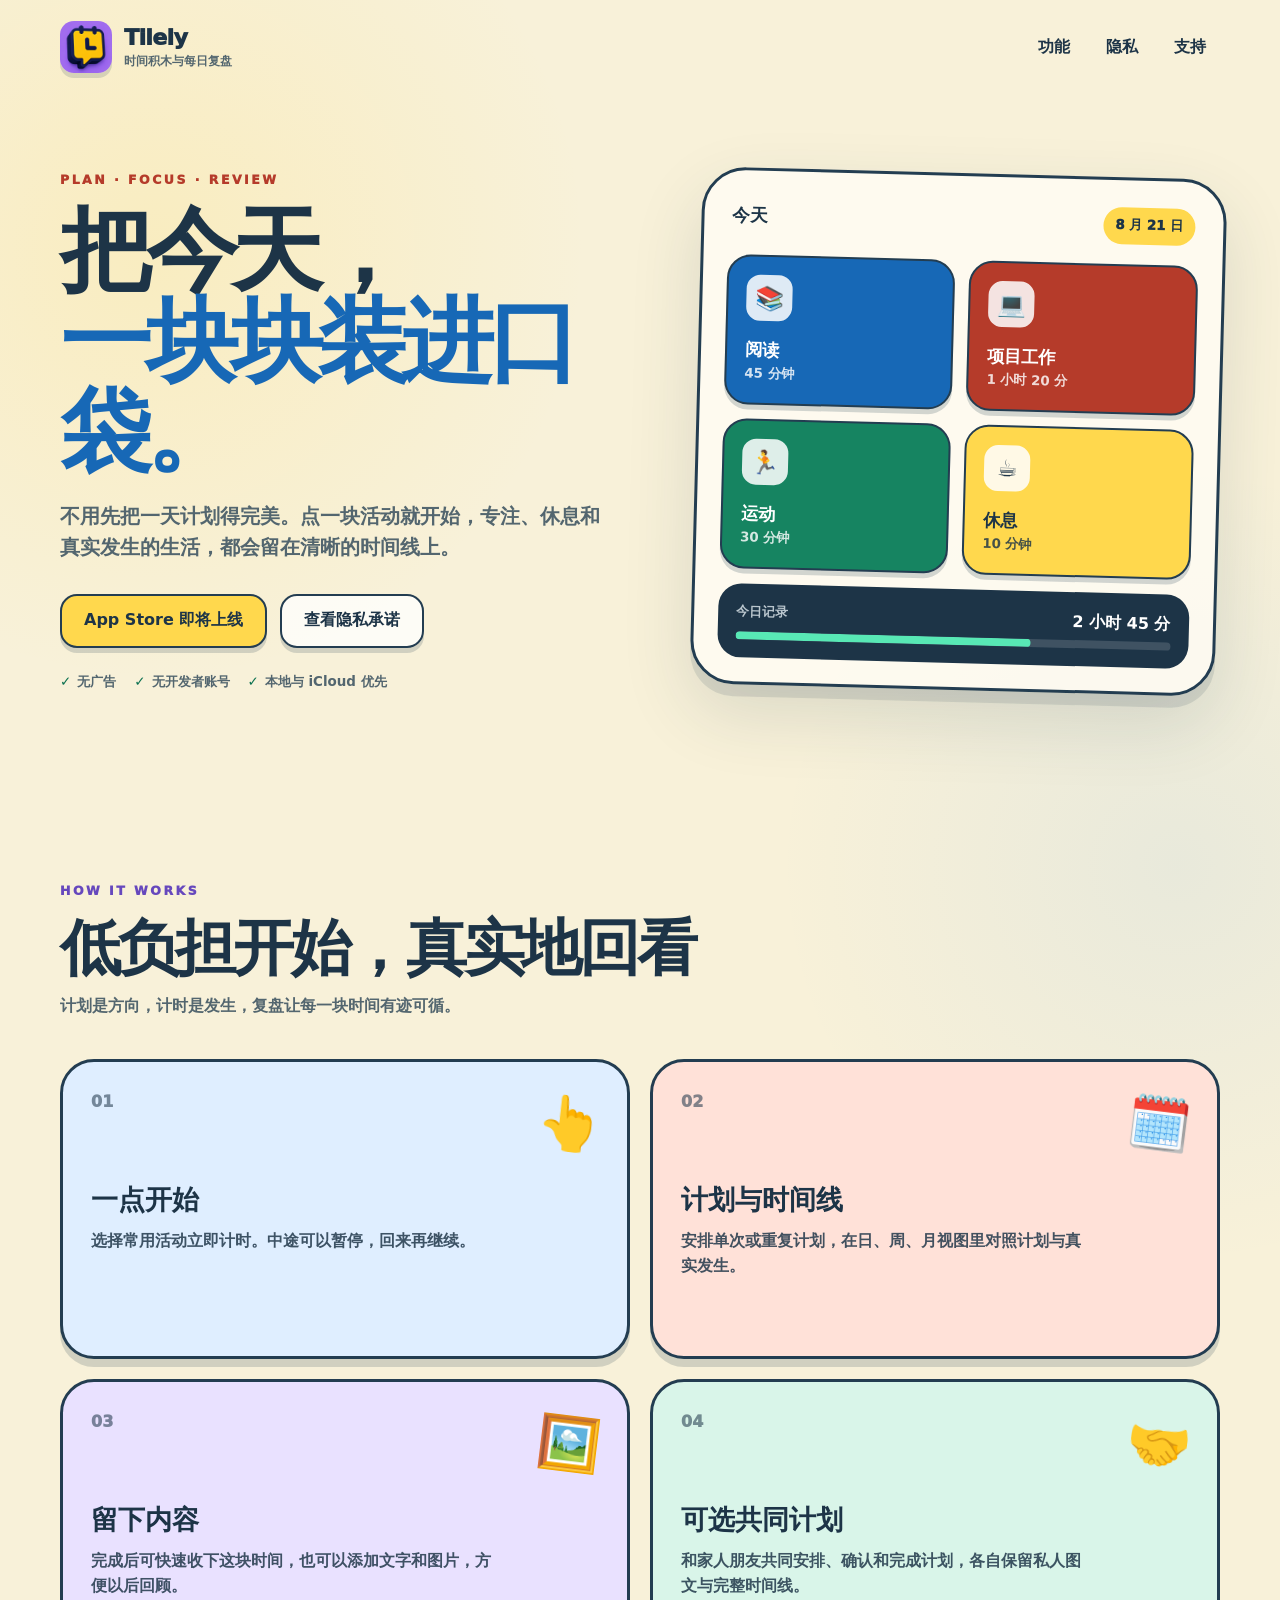
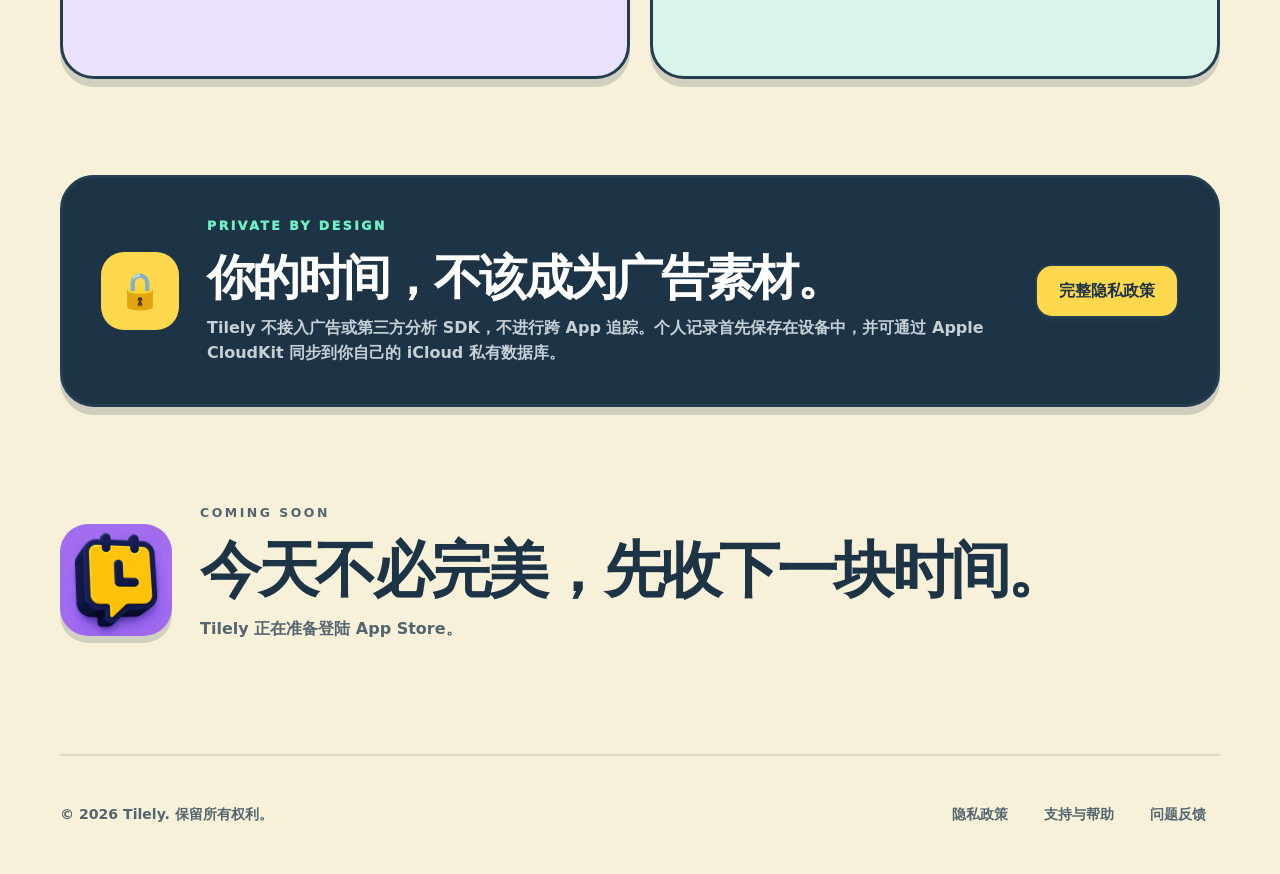
==== index.html @ 03751eff "Launch Tilely public website" ====
<!doctype html>
<html lang="zh-CN">
<head>
  <meta charset="utf-8">
  <meta name="viewport" content="width=device-width, initial-scale=1">
  <meta name="theme-color" content="#f8f1d9">
  <meta name="description" content="Tilely 是一款低负担的时间计划、活动计时与每日复盘 App。把今天，一块块装进口袋。">
  <meta property="og:title" content="Tilely｜把今天，一块块装进口袋">
  <meta property="og:description" content="计划、计时、休息与复盘，都变成一天里看得见的时间块。">
  <meta property="og:type" content="website">
  <meta property="og:url" content="https://jacklv-coder.github.io/tilely-site/">
  <meta property="og:image" content="https://jacklv-coder.github.io/tilely-site/assets/tilely-icon.png">
  <link rel="canonical" href="https://jacklv-coder.github.io/tilely-site/">
  <link rel="icon" type="image/png" href="assets/tilely-icon.png">
  <link rel="stylesheet" href="assets/styles.css">
  <title>Tilely｜把今天，一块块装进口袋</title>
</head>
<body>
  <a class="skip-link" href="#main">跳到主要内容</a>

  <header class="site-header shell">
    <a class="brand" href="./" aria-label="Tilely 首页">
      <img src="assets/tilely-icon.png" width="52" height="52" alt="">
      <span>
        <strong>Tilely</strong>
        <small>时间积木与每日复盘</small>
      </span>
    </a>
    <nav aria-label="主要导航">
      <a href="#features">功能</a>
      <a href="privacy/">隐私</a>
      <a href="support/">支持</a>
    </nav>
  </header>

  <main id="main">
    <section class="hero shell">
      <div class="hero-copy">
        <p class="eyebrow coral">PLAN · FOCUS · REVIEW</p>
        <h1>把今天，<br><span>一块块装进口袋。</span></h1>
        <p class="hero-lead">不用先把一天计划得完美。点一块活动就开始，专注、休息和真实发生的生活，都会留在清晰的时间线上。</p>
        <div class="hero-actions">
          <span class="button primary" aria-label="Tilely 即将登陆 App Store">App Store 即将上线</span>
          <a class="button secondary" href="privacy/">查看隐私承诺</a>
        </div>
        <ul class="trust-list" aria-label="Tilely 特点">
          <li>无广告</li>
          <li>无开发者账号</li>
          <li>本地与 iCloud 优先</li>
        </ul>
      </div>

      <div class="hero-visual" aria-label="Tilely 时间积木示意">
        <div class="mini-header">
          <span>今天</span>
          <span class="date-chip">8 月 21 日</span>
        </div>
        <div class="time-grid">
          <article class="time-tile blue">
            <span class="tile-icon">📚</span>
            <div><strong>阅读</strong><small>45 分钟</small></div>
          </article>
          <article class="time-tile coral-bg">
            <span class="tile-icon">💻</span>
            <div><strong>项目工作</strong><small>1 小时 20 分</small></div>
          </article>
          <article class="time-tile mint">
            <span class="tile-icon">🏃</span>
            <div><strong>运动</strong><small>30 分钟</small></div>
          </article>
          <article class="time-tile yellow">
            <span class="tile-icon">☕️</span>
            <div><strong>休息</strong><small>10 分钟</small></div>
          </article>
        </div>
        <div class="progress-card">
          <span>今日记录</span>
          <strong>2 小时 45 分</strong>
          <div class="progress-track"><i></i></div>
        </div>
      </div>
    </section>

    <section id="features" class="section shell">
      <div class="section-heading">
        <p class="eyebrow purple">HOW IT WORKS</p>
        <h2>低负担开始，真实地回看</h2>
        <p>计划是方向，计时是发生，复盘让每一块时间有迹可循。</p>
      </div>
      <div class="feature-grid">
        <article class="feature-card blue-card">
          <span class="feature-number">01</span>
          <span class="feature-emoji">👆</span>
          <h3>一点开始</h3>
          <p>选择常用活动立即计时。中途可以暂停，回来再继续。</p>
        </article>
        <article class="feature-card coral-card">
          <span class="feature-number">02</span>
          <span class="feature-emoji">🗓️</span>
          <h3>计划与时间线</h3>
          <p>安排单次或重复计划，在日、周、月视图里对照计划与真实发生。</p>
        </article>
        <article class="feature-card purple-card">
          <span class="feature-number">03</span>
          <span class="feature-emoji">🖼️</span>
          <h3>留下内容</h3>
          <p>完成后可快速收下这块时间，也可以添加文字和图片，方便以后回顾。</p>
        </article>
        <article class="feature-card mint-card">
          <span class="feature-number">04</span>
          <span class="feature-emoji">🤝</span>
          <h3>可选共同计划</h3>
          <p>和家人朋友共同安排、确认和完成计划，各自保留私人图文与完整时间线。</p>
        </article>
      </div>
    </section>

    <section class="privacy-banner shell">
      <div class="privacy-icon" aria-hidden="true">🔒</div>
      <div>
        <p class="eyebrow mint-text">PRIVATE BY DESIGN</p>
        <h2>你的时间，不该成为广告素材。</h2>
        <p>Tilely 不接入广告或第三方分析 SDK，不进行跨 App 追踪。个人记录首先保存在设备中，并可通过 Apple CloudKit 同步到你自己的 iCloud 私有数据库。</p>
      </div>
      <a class="button yellow-button" href="privacy/">完整隐私政策</a>
    </section>

    <section class="section shell final-cta">
      <img src="assets/tilely-icon.png" width="112" height="112" alt="Tilely App 图标">
      <div>
        <p class="eyebrow coral">COMING SOON</p>
        <h2>今天不必完美，先收下一块时间。</h2>
        <p>Tilely 正在准备登陆 App Store。</p>
      </div>
    </section>
  </main>

  <footer class="site-footer shell">
    <p>© 2026 Tilely. 保留所有权利。</p>
    <nav aria-label="页脚导航">
      <a href="privacy/">隐私政策</a>
      <a href="support/">支持与帮助</a>
      <a href="https://github.com/jacklv-coder/tilely-site/issues" rel="noopener noreferrer">问题反馈</a>
    </nav>
  </footer>
</body>
</html>
---- assets/styles.css ----
:root {
  --paper: #f8f1d9;
  --paper-light: #fffdf5;
  --ink: #1d3447;
  --muted: #53666f;
  --border: #233d51;
  --yellow: #ffd84d;
  --blue: #1768b6;
  --coral: #b53b2a;
  --mint: #168461;
  --purple: #6648bd;
  --shadow: rgba(35, 61, 81, 0.18);
  --radius-lg: 34px;
  --radius-md: 24px;
  --radius-sm: 16px;
}

* { box-sizing: border-box; }

html {
  scroll-behavior: smooth;
  background: var(--paper);
}

body {
  margin: 0;
  color: var(--ink);
  font-family: ui-rounded, "SF Pro Rounded", "PingFang SC", "Microsoft YaHei", system-ui, sans-serif;
  background:
    radial-gradient(circle at 12% 10%, rgba(255, 216, 77, 0.18), transparent 27rem),
    radial-gradient(circle at 92% 35%, rgba(50, 141, 245, 0.08), transparent 25rem),
    var(--paper);
  line-height: 1.55;
}

body::before {
  content: "";
  position: fixed;
  inset: 0;
  pointer-events: none;
  opacity: 0.32;
  background-image: radial-gradient(rgba(29, 52, 71, 0.14) 0.65px, transparent 0.65px);
  background-size: 8px 8px;
  mask-image: linear-gradient(to bottom, black, transparent 85%);
}

a { color: inherit; }
img { display: block; max-width: 100%; }

.shell {
  width: min(1160px, calc(100% - 40px));
  margin-inline: auto;
}

.skip-link {
  position: fixed;
  top: 12px;
  left: 12px;
  z-index: 100;
  padding: 10px 14px;
  color: white;
  background: var(--ink);
  border-radius: 12px;
  transform: translateY(-160%);
}

.skip-link:focus { transform: translateY(0); }

.site-header {
  position: relative;
  z-index: 10;
  display: flex;
  align-items: center;
  justify-content: space-between;
  min-height: 94px;
  gap: 24px;
}

.brand {
  display: inline-flex;
  align-items: center;
  gap: 12px;
  text-decoration: none;
}

.brand img {
  border-radius: 14px;
  box-shadow: 0 5px 0 rgba(35, 61, 81, 0.16);
}

.brand span { display: grid; line-height: 1.1; }
.brand strong { font-size: 1.38rem; font-weight: 950; letter-spacing: -0.03em; }
.brand small { margin-top: 5px; color: var(--muted); font-size: 0.73rem; font-weight: 700; }

.site-header nav,
.site-footer nav {
  display: flex;
  align-items: center;
  flex-wrap: wrap;
  gap: 8px;
}

.site-header nav a,
.site-footer nav a {
  min-height: 44px;
  display: inline-flex;
  align-items: center;
  padding: 0 14px;
  border-radius: 999px;
  font-weight: 800;
  text-decoration: none;
}

.site-header nav a:hover,
.site-header nav a:focus-visible,
.site-footer nav a:hover,
.site-footer nav a:focus-visible {
  background: rgba(255, 255, 255, 0.58);
  outline: none;
}

.hero {
  position: relative;
  display: grid;
  grid-template-columns: 1.02fr 0.98fr;
  align-items: center;
  gap: clamp(44px, 7vw, 92px);
  min-height: 680px;
  padding-block: 76px 92px;
}

.eyebrow {
  margin: 0 0 16px;
  font-size: 0.78rem;
  font-weight: 950;
  letter-spacing: 0.2em;
}

.coral { color: var(--coral); }
.purple { color: var(--purple); }
.mint-text { color: #70efc2; }

h1, h2, h3, p { margin-top: 0; }

h1 {
  margin-bottom: 26px;
  font-size: clamp(3.2rem, 7.2vw, 6.4rem);
  line-height: 0.98;
  letter-spacing: -0.07em;
  font-weight: 950;
}

h1 span { color: var(--blue); }

.hero-lead {
  max-width: 650px;
  margin-bottom: 30px;
  color: var(--muted);
  font-size: clamp(1.04rem, 1.9vw, 1.24rem);
  font-weight: 680;
}

.hero-actions {
  display: flex;
  flex-wrap: wrap;
  gap: 13px;
}

.button {
  min-height: 54px;
  display: inline-flex;
  align-items: center;
  justify-content: center;
  padding: 0 22px;
  border: 2px solid var(--border);
  border-radius: 17px;
  font-weight: 900;
  text-decoration: none;
  box-shadow: 0 5px 0 var(--shadow);
}

.button.primary { color: var(--ink); background: var(--yellow); }
.button.secondary { background: rgba(255, 255, 255, 0.75); }
.button:hover:not(span), .button:focus-visible:not(span) { transform: translateY(-2px); outline: none; }

.trust-list {
  display: flex;
  flex-wrap: wrap;
  gap: 9px 18px;
  margin: 24px 0 0;
  padding: 0;
  color: var(--muted);
  list-style: none;
  font-size: 0.84rem;
  font-weight: 800;
}

.trust-list li::before { content: "✓"; margin-right: 6px; color: #0b7150; }

.hero-visual {
  position: relative;
  padding: 24px;
  border: 3px solid var(--border);
  border-radius: 44px;
  background: rgba(255, 253, 245, 0.78);
  box-shadow: 0 12px 0 rgba(35, 61, 81, 0.12), 0 28px 70px rgba(35, 61, 81, 0.14);
  transform: rotate(1.5deg);
}

.mini-header {
  display: flex;
  align-items: center;
  justify-content: space-between;
  padding: 3px 4px 20px;
  font-size: 1.1rem;
  font-weight: 950;
}

.date-chip {
  padding: 8px 12px;
  border-radius: 999px;
  background: var(--yellow);
  font-size: 0.83rem;
}

.time-grid {
  display: grid;
  grid-template-columns: 1fr 1fr;
  gap: 14px;
}

.time-tile {
  min-height: 150px;
  display: flex;
  flex-direction: column;
  justify-content: space-between;
  padding: 18px;
  border: 2px solid var(--border);
  border-radius: 24px;
  color: white;
  box-shadow: 0 5px 0 rgba(35, 61, 81, 0.2);
}

.time-tile.blue { background: var(--blue); }
.time-tile.coral-bg { background: var(--coral); }
.time-tile.mint { background: var(--mint); }
.time-tile.yellow { color: var(--ink); background: var(--yellow); }
.tile-icon { width: 46px; height: 46px; display: grid; place-items: center; border-radius: 14px; background: rgba(255,255,255,.86); font-size: 1.45rem; }
.time-tile div { display: grid; }
.time-tile strong { font-size: 1.08rem; font-weight: 950; }
.time-tile small { opacity: 0.82; font-weight: 800; }

.progress-card {
  display: grid;
  grid-template-columns: 1fr auto;
  gap: 6px 16px;
  margin-top: 15px;
  padding: 18px;
  border-radius: 23px;
  color: white;
  background: var(--ink);
}

.progress-card span { color: #b9c5cd; font-size: 0.8rem; font-weight: 800; }
.progress-card strong { font-size: 1rem; }
.progress-track { grid-column: 1 / -1; height: 8px; overflow: hidden; border-radius: 999px; background: rgba(255,255,255,.15); }
.progress-track i { display: block; width: 68%; height: 100%; border-radius: inherit; background: #58e8b5; }

.section { padding-block: 96px; }
.section-heading { max-width: 760px; margin-bottom: 40px; }
.section-heading h2, .privacy-banner h2, .final-cta h2, .legal-hero h1 {
  margin-bottom: 14px;
  font-size: clamp(2.1rem, 5vw, 3.8rem);
  line-height: 1.06;
  letter-spacing: -0.055em;
  font-weight: 950;
}
.section-heading > p:last-child, .final-cta p { color: var(--muted); font-weight: 680; }

.feature-grid {
  display: grid;
  grid-template-columns: repeat(2, 1fr);
  gap: 20px;
}

.feature-card {
  position: relative;
  min-height: 300px;
  padding: 28px;
  overflow: hidden;
  border: 3px solid var(--border);
  border-radius: var(--radius-lg);
  box-shadow: 0 8px 0 var(--shadow);
}

.feature-card h3 { margin: 64px 0 8px; font-size: 1.7rem; font-weight: 950; }
.feature-card p { max-width: 400px; margin: 0; font-weight: 700; opacity: 0.83; }
.feature-number { font-weight: 950; opacity: 0.55; }
.feature-emoji { position: absolute; top: 22px; right: 26px; font-size: 3.2rem; transform: rotate(7deg); }
.blue-card { background: #dfeeff; }
.coral-card { background: #ffe1d8; }
.purple-card { background: #e9e1ff; }
.mint-card { background: #d9f5e9; }

.privacy-banner {
  display: grid;
  grid-template-columns: auto 1fr auto;
  align-items: center;
  gap: 28px;
  padding: 38px;
  border: 3px solid var(--border);
  border-radius: var(--radius-lg);
  color: white;
  background: var(--ink);
  box-shadow: 0 8px 0 rgba(35, 61, 81, 0.2);
}
.privacy-banner h2 { font-size: clamp(1.9rem, 4vw, 3rem); }
.privacy-banner p:last-child { margin-bottom: 0; color: #c6d0d5; font-weight: 650; }
.privacy-icon { width: 78px; height: 78px; display: grid; place-items: center; border-radius: 23px; color: var(--ink); background: var(--yellow); font-size: 2.2rem; }
.yellow-button { color: var(--ink); background: var(--yellow); white-space: nowrap; }

.final-cta {
  display: flex;
  align-items: center;
  gap: 28px;
}
.final-cta img { flex: 0 0 auto; border-radius: 28px; box-shadow: 0 7px 0 var(--shadow); }

.site-footer {
  display: flex;
  align-items: center;
  justify-content: space-between;
  gap: 24px;
  min-height: 120px;
  padding-block: 20px;
  border-top: 2px solid rgba(35, 61, 81, 0.14);
  color: var(--muted);
  font-size: 0.88rem;
  font-weight: 700;
}
.site-footer p { margin: 0; }

/* Legal and support pages */
.legal-main { padding-bottom: 80px; }
.legal-hero { max-width: 860px; padding-block: 70px 40px; }
.legal-hero > p:not(.eyebrow) { max-width: 720px; color: var(--muted); font-size: 1.08rem; font-weight: 680; }
.legal-layout { display: grid; grid-template-columns: 230px minmax(0, 760px); align-items: start; gap: 48px; }
.legal-nav { position: sticky; top: 24px; display: grid; gap: 5px; padding: 14px; border: 2px solid var(--border); border-radius: 22px; background: rgba(255,255,255,.68); box-shadow: 0 5px 0 var(--shadow); }
.legal-nav a { min-height: 40px; display: flex; align-items: center; padding: 0 12px; border-radius: 12px; color: var(--muted); font-size: 0.84rem; font-weight: 800; text-decoration: none; }
.legal-nav a:hover, .legal-nav a:focus-visible { color: var(--ink); background: #fff; outline: none; }
.legal-content { display: grid; gap: 18px; }
.legal-card { padding: 28px; border: 2px solid var(--border); border-radius: 26px; background: rgba(255,255,255,.76); box-shadow: 0 5px 0 var(--shadow); }
.legal-card h2 { margin-bottom: 12px; font-size: 1.45rem; font-weight: 950; }
.legal-card h3 { margin: 22px 0 8px; font-size: 1.03rem; font-weight: 950; }
.legal-card p:last-child, .legal-card ul:last-child { margin-bottom: 0; }
.legal-card p, .legal-card li { color: #445867; }
.legal-card li + li { margin-top: 7px; }
.notice { padding: 18px 20px; border-left: 6px solid var(--yellow); border-radius: 14px; background: rgba(255, 216, 77, .2); font-weight: 750; }
.support-actions { display: flex; flex-wrap: wrap; gap: 12px; margin-top: 20px; }
.faq-list { display: grid; gap: 14px; }
.faq-list details { border: 2px solid var(--border); border-radius: 20px; background: rgba(255,255,255,.76); box-shadow: 0 4px 0 var(--shadow); }
.faq-list summary { min-height: 62px; display: flex; align-items: center; justify-content: space-between; gap: 16px; padding: 14px 20px; cursor: pointer; font-weight: 900; list-style: none; }
.faq-list summary::-webkit-details-marker { display: none; }
.faq-list summary::after { content: "+"; font-size: 1.5rem; }
.faq-list details[open] summary::after { content: "−"; }
.faq-list details p { margin: 0; padding: 0 20px 20px; color: #445867; }
.support-banner { margin-top: 54px; }
.not-found-hero { min-height: 70vh; display: grid; align-content: center; }

@media (max-width: 860px) {
  .hero { grid-template-columns: 1fr; padding-top: 46px; }
  .hero-copy { text-align: center; }
  .hero-lead { margin-inline: auto; }
  .hero-actions, .trust-list { justify-content: center; }
  .hero-visual { width: min(580px, 100%); margin-inline: auto; transform: none; }
  .privacy-banner { grid-template-columns: auto 1fr; }
  .privacy-banner .button { grid-column: 1 / -1; }
  .legal-layout { grid-template-columns: 1fr; }
  .legal-nav { position: static; display: flex; overflow-x: auto; }
  .legal-nav a { white-space: nowrap; }
}

@media (max-width: 620px) {
  .shell { width: min(100% - 28px, 1160px); }
  .site-header { min-height: 82px; }
  .site-header nav a { padding-inline: 9px; font-size: 0.86rem; }
  .brand small { display: none; }
  .brand img { width: 45px; height: 45px; }
  .hero { min-height: auto; padding-block: 54px 72px; }
  h1 { font-size: clamp(3rem, 15vw, 4.7rem); }
  .hero-actions { display: grid; }
  .time-grid, .feature-grid { grid-template-columns: 1fr; }
  .time-tile { min-height: 132px; }
  .section { padding-block: 72px; }
  .feature-card { min-height: 245px; }
  .privacy-banner { grid-template-columns: 1fr; padding: 28px; }
  .privacy-icon { width: 64px; height: 64px; }
  .final-cta { align-items: flex-start; }
  .final-cta img { width: 82px; height: 82px; border-radius: 22px; }
  .site-footer { align-items: flex-start; flex-direction: column; padding-block: 30px; }
  .site-footer nav { margin-left: -10px; }
  .legal-hero { padding-top: 46px; }
  .legal-card { padding: 22px; }
}

@media (prefers-reduced-motion: reduce) {
  html { scroll-behavior: auto; }
  *, *::before, *::after { transition: none !important; animation: none !important; }
}
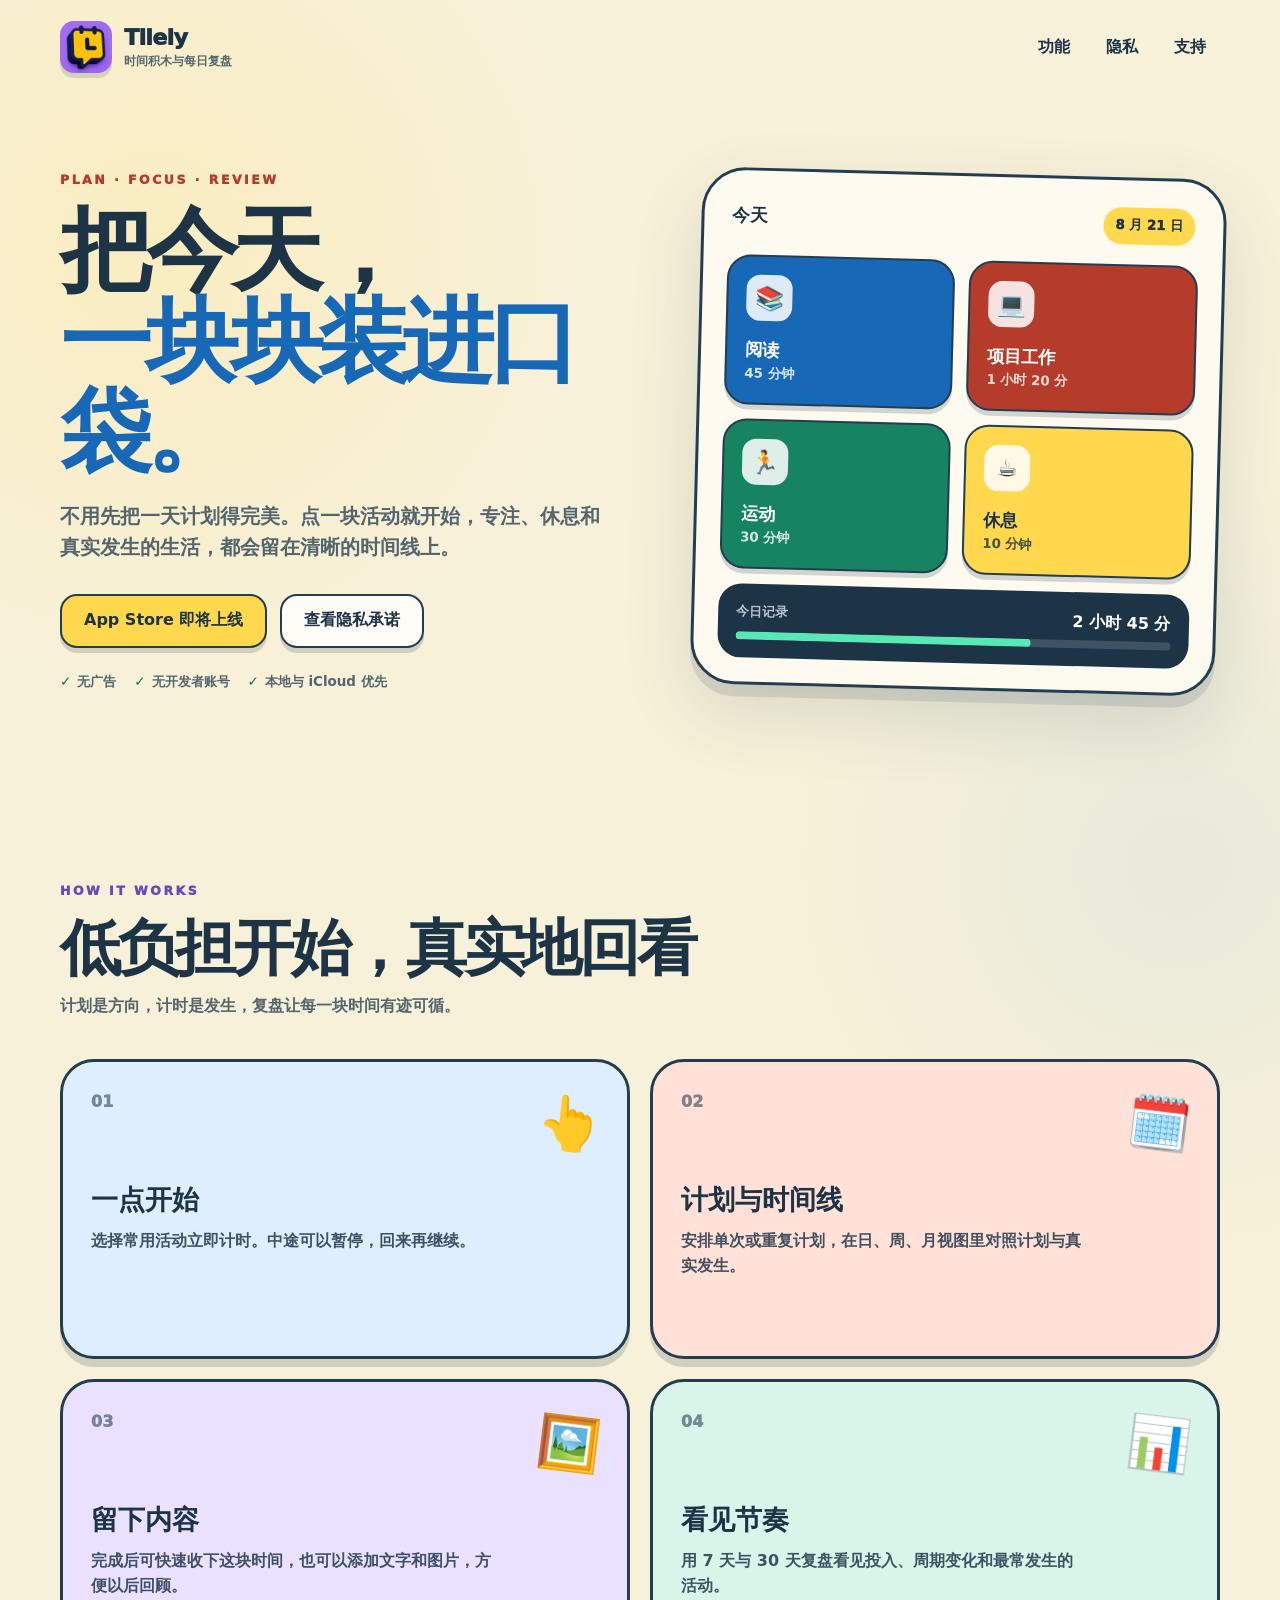
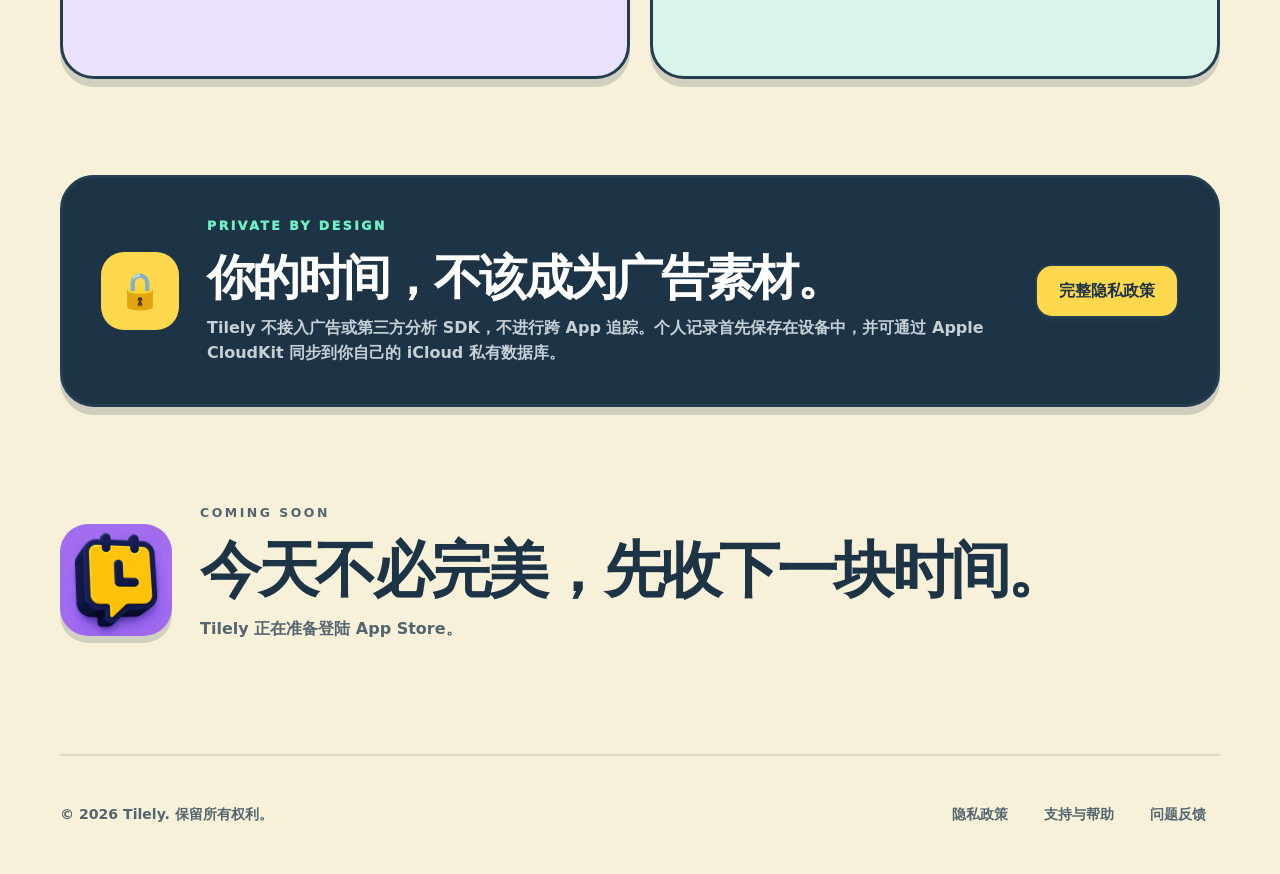
==== commit 88406a7e: "docs: remove retired collaboration references" ====
--- a/index.html
+++ b/index.html
@@ -108,9 +108,9 @@
         </article>
         <article class="feature-card mint-card">
           <span class="feature-number">04</span>
-          <span class="feature-emoji">🤝</span>
-          <h3>可选共同计划</h3>
-          <p>和家人朋友共同安排、确认和完成计划，各自保留私人图文与完整时间线。</p>
+          <span class="feature-emoji">📊</span>
+          <h3>看见节奏</h3>
+          <p>用 7 天与 30 天复盘看见投入、周期变化和最常发生的活动。</p>
         </article>
       </div>
     </section>
@@ -140,7 +140,7 @@
     <nav aria-label="页脚导航">
       <a href="privacy/">隐私政策</a>
       <a href="support/">支持与帮助</a>
-      <a href="https://github.com/jacklv-coder/tilely-site/issues" rel="noopener noreferrer">问题反馈</a>
+      <a href="support/#in-app-feedback">问题反馈</a>
     </nav>
   </footer>
 </body>
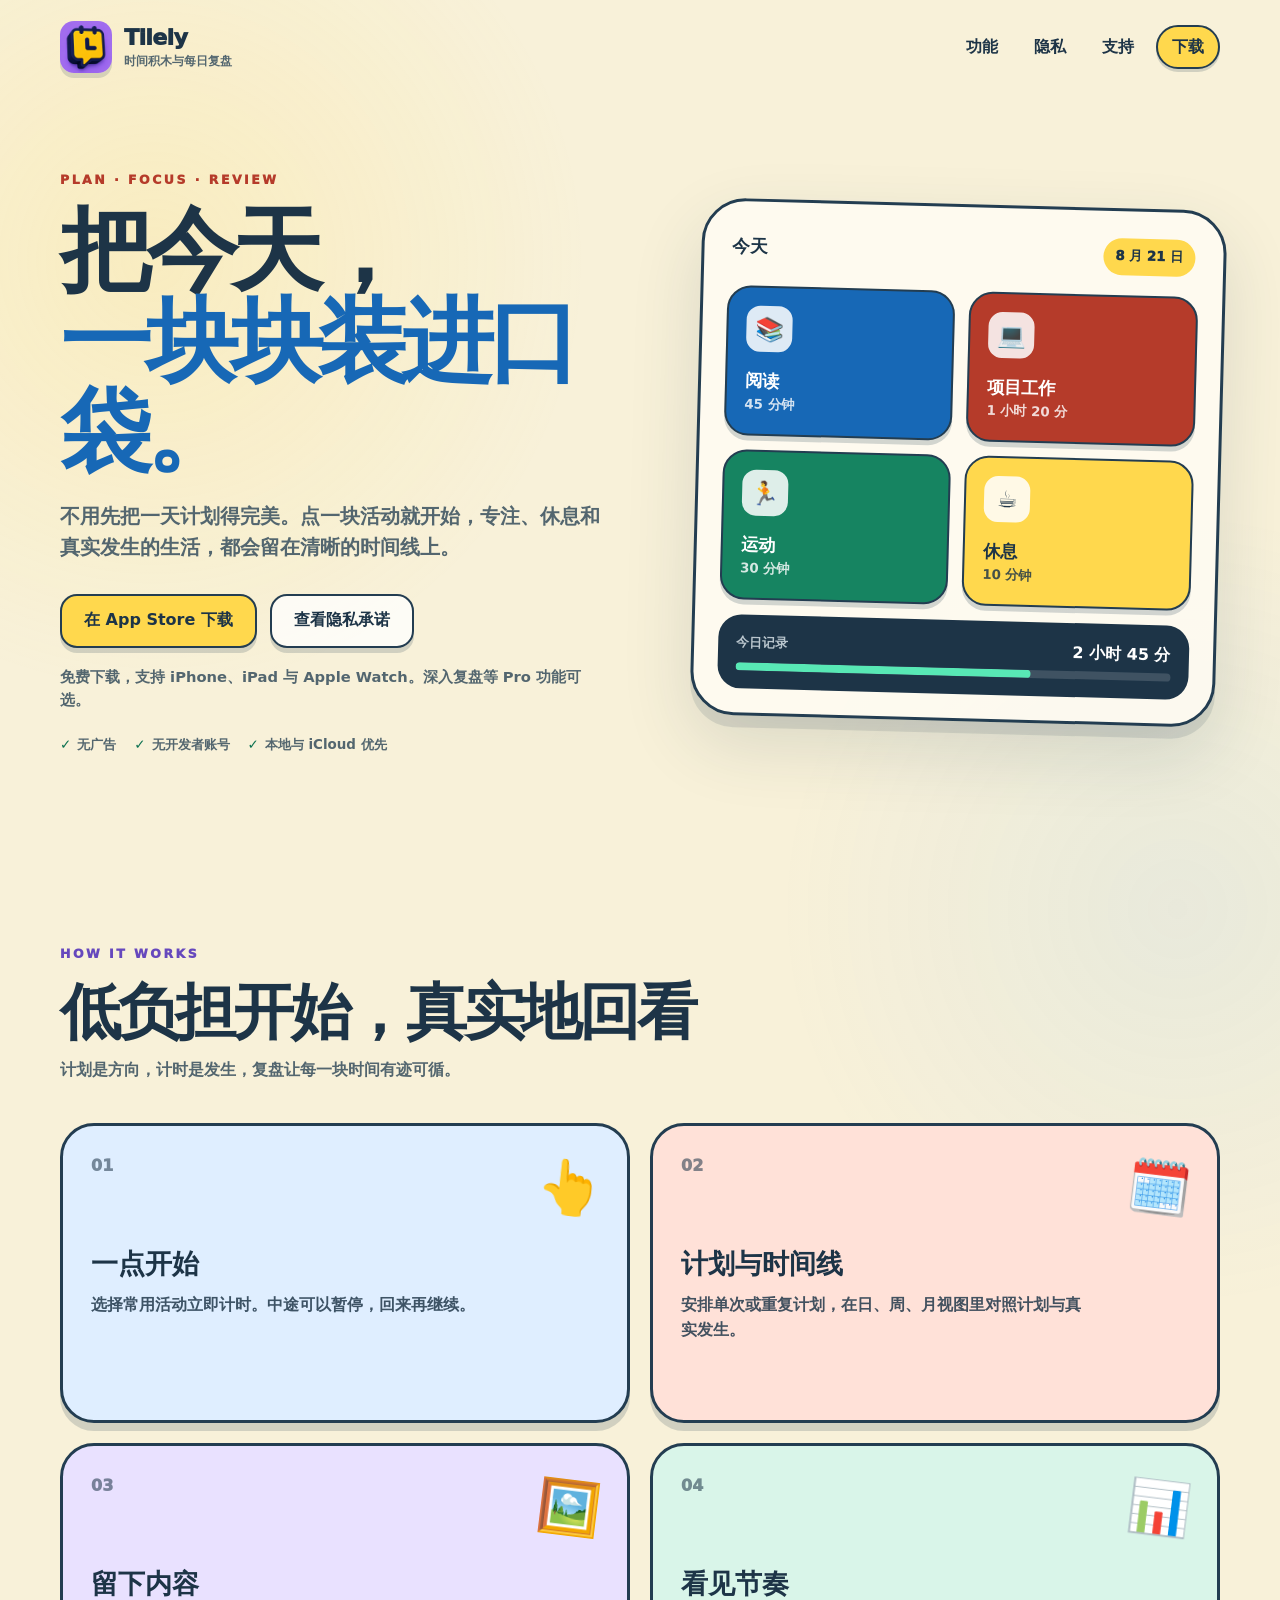
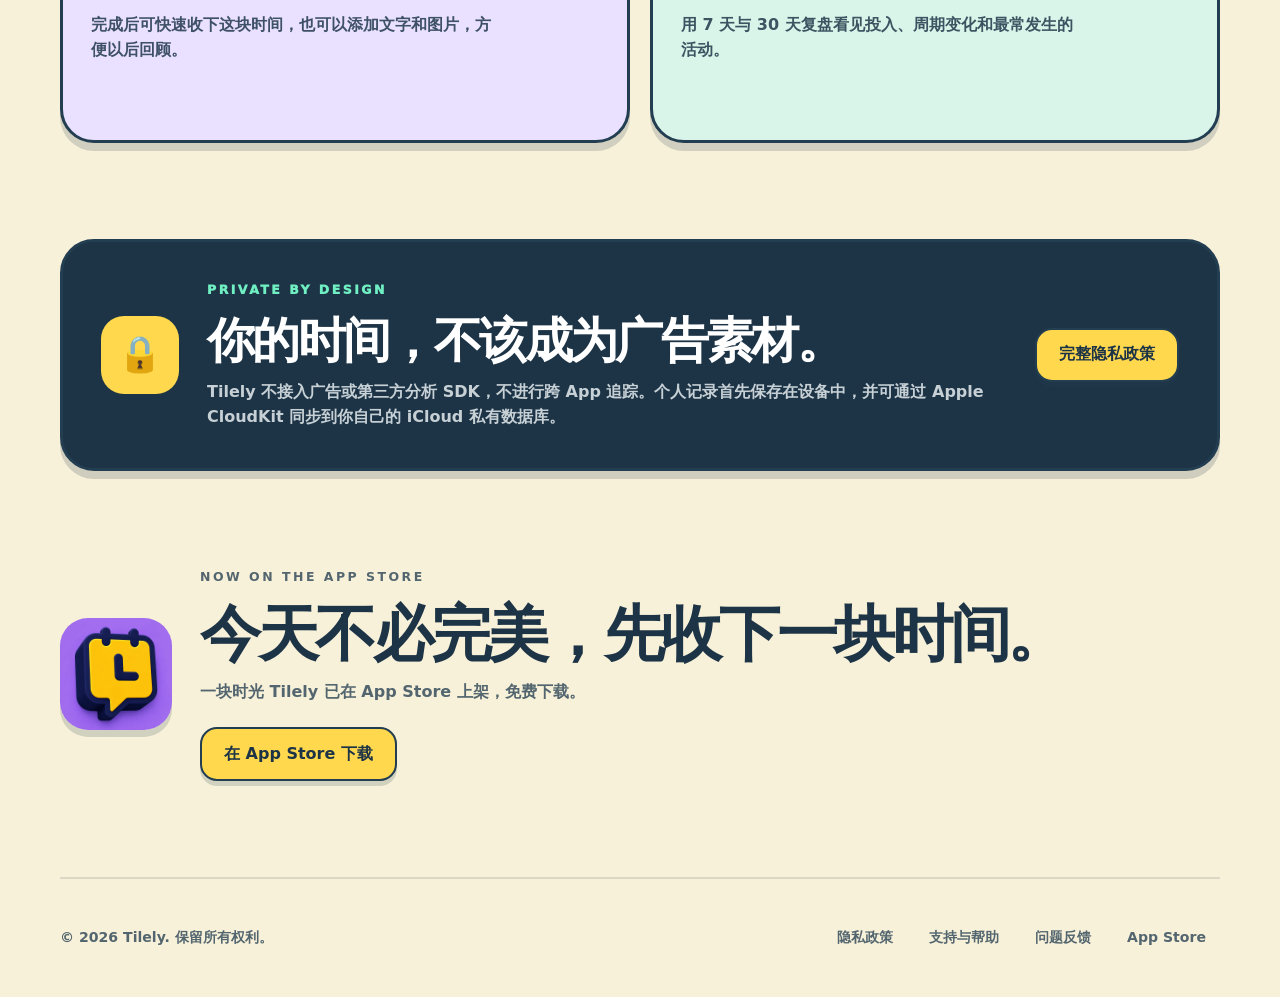
==== commit f69c1b76: "update" ====
--- a/index.html
+++ b/index.html
@@ -4,14 +4,25 @@
   <meta charset="utf-8">
   <meta name="viewport" content="width=device-width, initial-scale=1">
   <meta name="theme-color" content="#f8f1d9">
+  <meta name="apple-itunes-app" content="app-id=6804098904">
   <meta name="description" content="Tilely 是一款低负担的时间计划、活动计时与每日复盘 App。把今天，一块块装进口袋。">
   <meta property="og:title" content="Tilely｜把今天，一块块装进口袋">
   <meta property="og:description" content="计划、计时、休息与复盘，都变成一天里看得见的时间块。">
   <meta property="og:type" content="website">
   <meta property="og:url" content="https://jacklv-coder.github.io/tilely-site/">
-  <meta property="og:image" content="https://jacklv-coder.github.io/tilely-site/assets/tilely-icon.png">
+  <meta property="og:image" content="https://jacklv-coder.github.io/tilely-site/assets/og-image.png">
+  <meta property="og:image:width" content="1200">
+  <meta property="og:image:height" content="630">
+  <meta property="og:image:alt" content="一块时光 Tilely：把今天，一块块装进口袋。">
+  <meta property="og:site_name" content="一块时光 Tilely">
+  <meta property="og:locale" content="zh_CN">
+  <meta name="twitter:card" content="summary_large_image">
+  <meta name="twitter:title" content="一块时光 Tilely｜把今天，一块块装进口袋">
+  <meta name="twitter:description" content="低负担的时间计划、活动计时与每日复盘 App。无广告，不追踪，数据只在你自己的设备与 iCloud 里。">
+  <meta name="twitter:image" content="https://jacklv-coder.github.io/tilely-site/assets/og-image.png">
   <link rel="canonical" href="https://jacklv-coder.github.io/tilely-site/">
   <link rel="icon" type="image/png" href="assets/tilely-icon.png">
+  <link rel="apple-touch-icon" href="assets/apple-touch-icon.png">
   <link rel="stylesheet" href="assets/styles.css">
   <title>Tilely｜把今天，一块块装进口袋</title>
 </head>
@@ -30,6 +41,7 @@
       <a href="#features">功能</a>
       <a href="privacy/">隐私</a>
       <a href="support/">支持</a>
+      <a class="nav-download" href="https://apps.apple.com/cn/app/id6804098904">下载</a>
     </nav>
   </header>
 
@@ -40,9 +52,10 @@
         <h1>把今天，<br><span>一块块装进口袋。</span></h1>
         <p class="hero-lead">不用先把一天计划得完美。点一块活动就开始，专注、休息和真实发生的生活，都会留在清晰的时间线上。</p>
         <div class="hero-actions">
-          <span class="button primary" aria-label="Tilely 即将登陆 App Store">App Store 即将上线</span>
+          <a class="button primary" href="https://apps.apple.com/cn/app/id6804098904">在 App Store 下载</a>
           <a class="button secondary" href="privacy/">查看隐私承诺</a>
         </div>
+        <p class="hero-note">免费下载，支持 iPhone、iPad 与 Apple Watch。深入复盘等 Pro 功能可选。</p>
         <ul class="trust-list" aria-label="Tilely 特点">
           <li>无广告</li>
           <li>无开发者账号</li>
@@ -128,9 +141,10 @@
     <section class="section shell final-cta">
       <img src="assets/tilely-icon.png" width="112" height="112" alt="Tilely App 图标">
       <div>
-        <p class="eyebrow coral">COMING SOON</p>
+        <p class="eyebrow coral">NOW ON THE APP STORE</p>
         <h2>今天不必完美，先收下一块时间。</h2>
-        <p>Tilely 正在准备登陆 App Store。</p>
+        <p>一块时光 Tilely 已在 App Store 上架，免费下载。</p>
+        <a class="button primary" href="https://apps.apple.com/cn/app/id6804098904">在 App Store 下载</a>
       </div>
     </section>
   </main>
@@ -141,6 +155,7 @@
       <a href="privacy/">隐私政策</a>
       <a href="support/">支持与帮助</a>
       <a href="support/#in-app-feedback">问题反馈</a>
+      <a href="https://apps.apple.com/cn/app/id6804098904">App Store</a>
     </nav>
   </footer>
 </body>
--- a/assets/styles.css
+++ b/assets/styles.css
@@ -182,6 +182,23 @@
 .button.primary { color: var(--ink); background: var(--yellow); }
 .button.secondary { background: rgba(255, 255, 255, 0.75); }
 .button:hover:not(span), .button:focus-visible:not(span) { transform: translateY(-2px); outline: none; }
+
+.hero-note {
+  max-width: 560px;
+  margin: 18px 0 0;
+  color: var(--muted);
+  font-size: 0.92rem;
+  font-weight: 750;
+}
+
+.nav-download {
+  color: var(--ink);
+  background: var(--yellow);
+  border: 2px solid var(--border);
+  box-shadow: 0 3px 0 var(--shadow);
+}
+
+.final-cta .button { margin-top: 6px; }
 
 .trust-list {
   display: flex;
@@ -372,6 +389,7 @@
   .hero-copy { text-align: center; }
   .hero-lead { margin-inline: auto; }
   .hero-actions, .trust-list { justify-content: center; }
+  .hero-note { margin-inline: auto; }
   .hero-visual { width: min(580px, 100%); margin-inline: auto; transform: none; }
   .privacy-banner { grid-template-columns: auto 1fr; }
   .privacy-banner .button { grid-column: 1 / -1; }
@@ -384,6 +402,7 @@
   .shell { width: min(100% - 28px, 1160px); }
   .site-header { min-height: 82px; }
   .site-header nav a { padding-inline: 9px; font-size: 0.86rem; }
+  .nav-download { display: none; }
   .brand small { display: none; }
   .brand img { width: 45px; height: 45px; }
   .hero { min-height: auto; padding-block: 54px 72px; }
